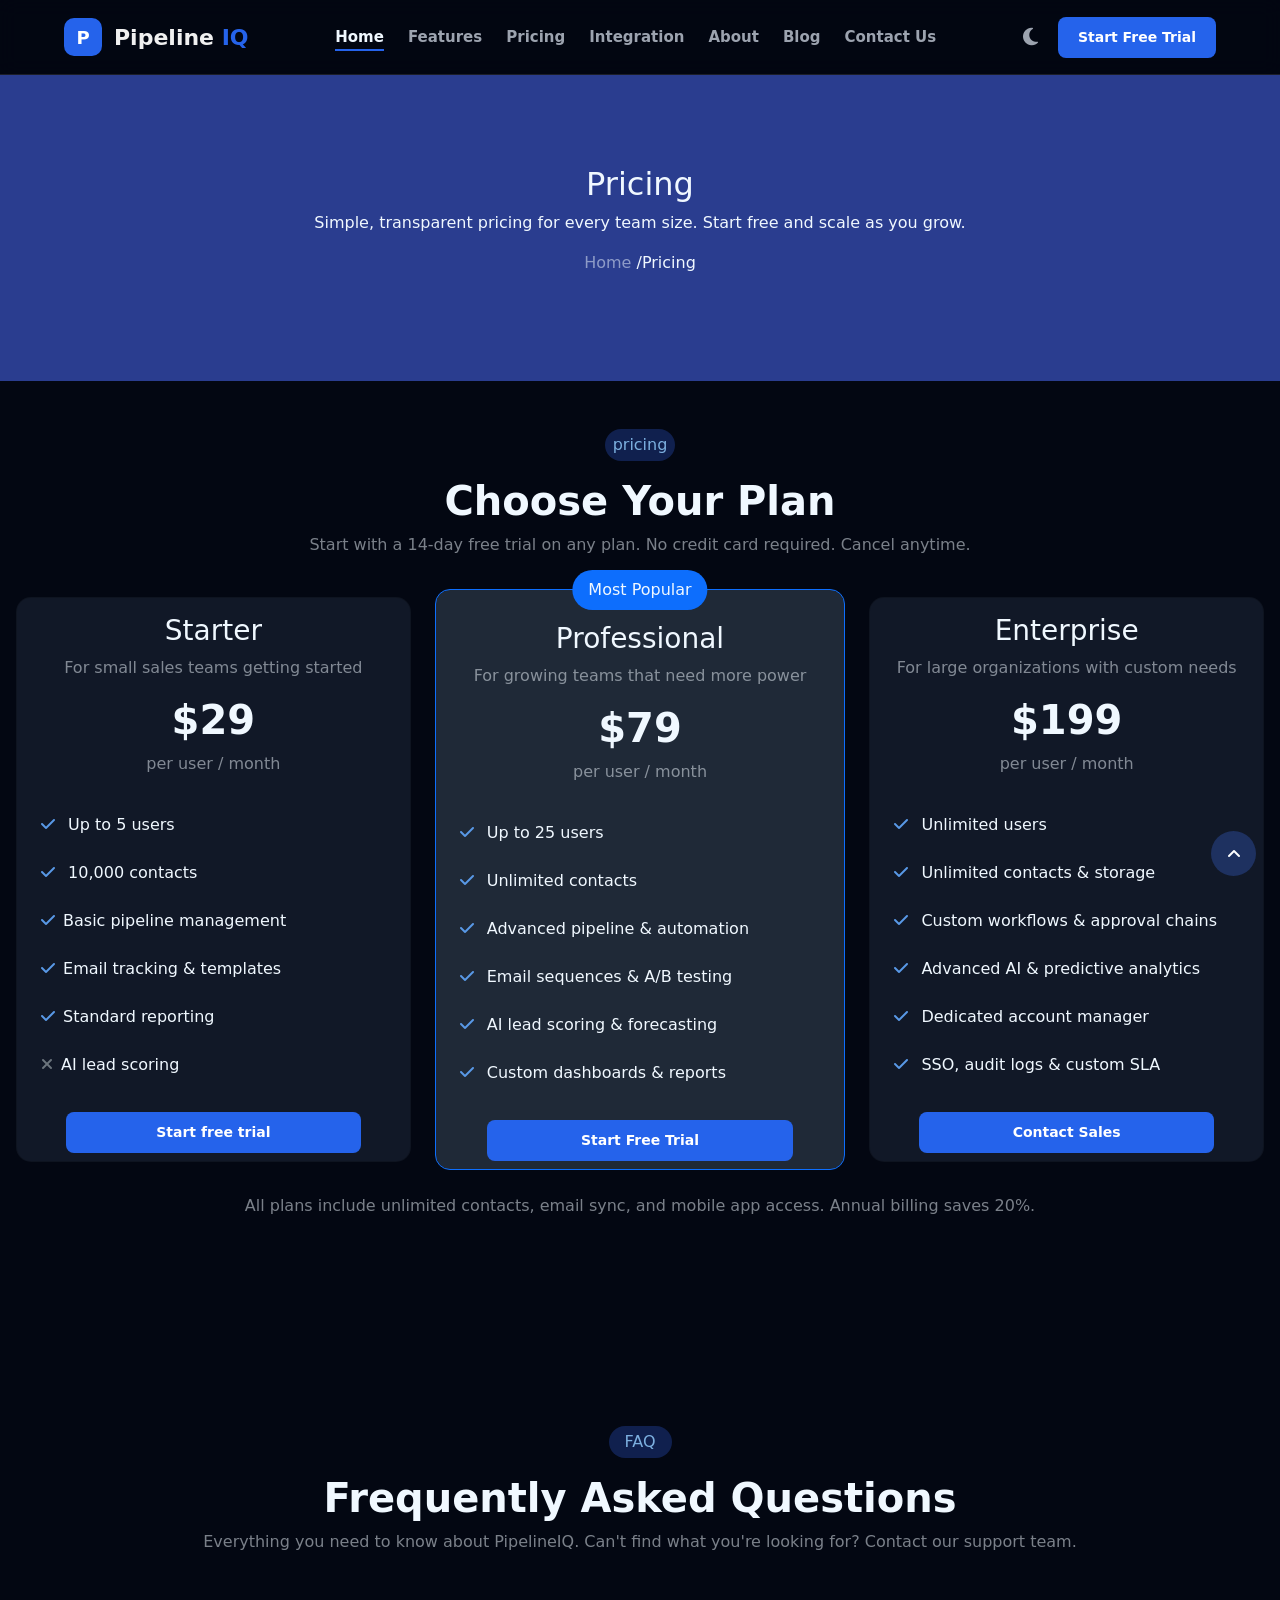
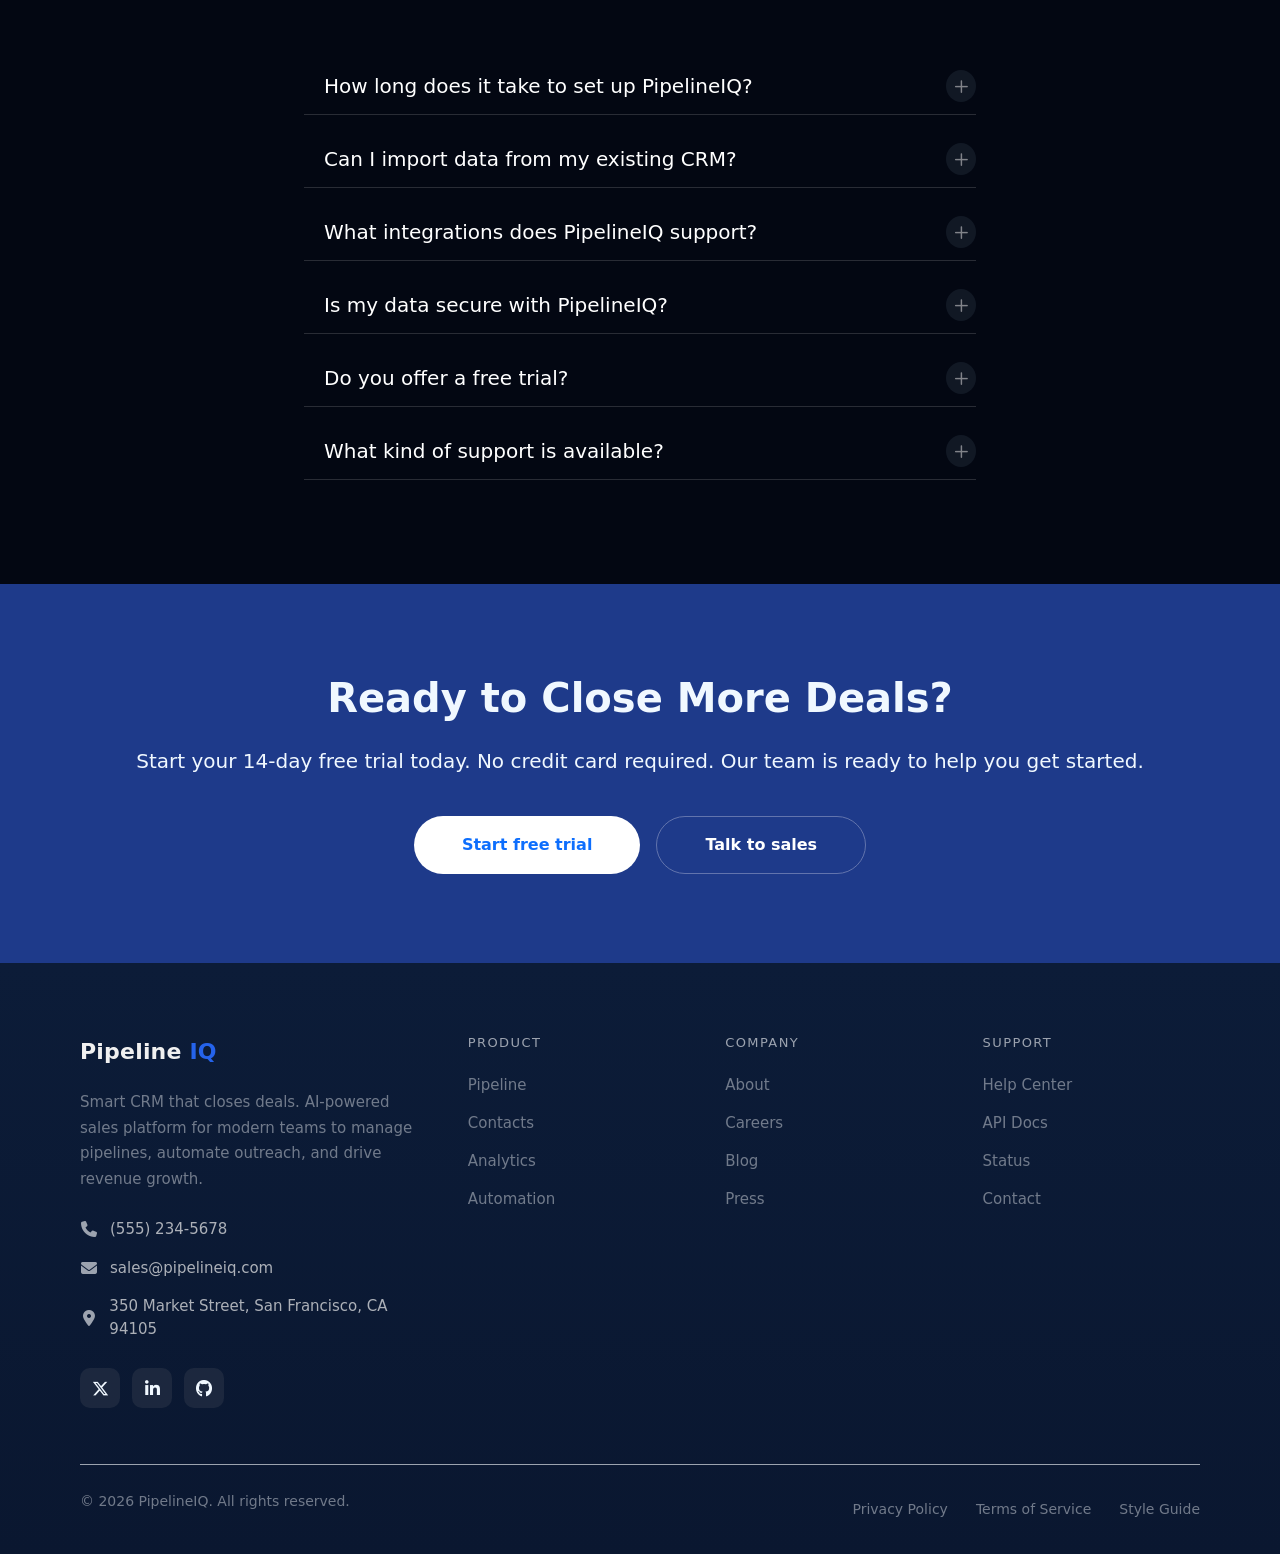
==== main project/assets/Pricing.html @ 889cc1f1 "ver1" ====
<!DOCTYPE html>
<html lang="en">

<head>
    <meta charset="UTF-8">
    <meta name="viewport" content="width=device-width, initial-scale=1.0">
    <link rel="stylesheet" href="css/bootstrap.min.css">
    <link rel="stylesheet" href="css/Pricing.css">
    <link rel="stylesheet" href="https://cdnjs.cloudflare.com/ajax/libs/font-awesome/6.5.1/css/all.min.css" />
    <title>pricing</title>
    <link rel="icon" type="image/x-icon" href="../images/pipeliniq-icon.png">
</head>

<body>
<nav class="navbar">
  <!-- Logo Section -->
  <div class="logo-container">
    <div class="logo-icon"><span>P</span></div>
    <div class="logo">Pipeline <span>IQ</span></div>
  </div>

  <input type="checkbox" id="menuToggle" hidden />

  <!-- Navigation Links -->
  <ul class="nav-links">
    <li><a href="#home" class="active">Home</a></li>
    <li><a href="#features">Features</a></li>
    <li><a href="#pricing">Pricing</a></li>
    <li><a href="#integration">Integration</a></li>
    <li><a href="#about">About</a></li>
    <li><a href="#blog">Blog</a></li>
    <li><a href="#contact">Contact Us</a></li>
  </ul>

 
  <div class="nav-actions">
    <input type="checkbox" id="darkToggle" hidden />
    <label for="darkToggle" class="dark-btn">
      <i class="fa-solid fa-moon"></i>
      <i class="fa-solid fa-sun"></i>
    </label>
    
    <button class="btn">Start Free Trial</button>

    <!--  Icon for Mobile -->
    <label for="menuToggle" class="menu-btn">
      <i class="fa-solid fa-bars"></i>
    </label>
  </div>
</nav>
    <div class="pricing-sec1 d-flex flex-column  align-items-center m-auto" id="up">
        <h2> Pricing</h2>
        <p>Simple, transparent pricing for every team size. Start free and scale as you grow.</p>
        <p><a href="#"> Home </a>/Pricing</p>
    </div>
    <div class="pricing-sec2">
        <div class="sec2p1 d-flex flex-column  align-items-center mt-5">
            <p class="par1 rounded-4 text-center  px-2 py-1">pricing</p>
            <h2 class="fw-bolder fs-1">Choose Your Plan</h2>
            <p class="opacity-50 text-center fs-6"> Start with a 14-day free trial on any plan. No credit card required.
                Cancel
                anytime.</p>
        </div>
    </div>
    <div class="pricing-sec2p2">
        <div class="sec2p2 row g-3 m-auto text-center justify-content-center">

            <div class="col-lg-4 col-md-6 col-sm-9">
                <div class="card m-2">
                    <div class="text-center cardp1">
                        <h3 class="pt-3">Starter</h3>
                        <p class="opacity-50">For small sales teams getting started</p>
                        <h3 class="fw-bolder fs-1">$29</h3>
                        <p class="opacity-50">per user / month</p>

                        <div class="cardp2 d-flex flex-column align-items-start p-3">
                            <p> <i class="fa-solid fa-check p-2 "></i> Up to 5 users</p>
                            <p> <i class="fa-solid fa-check p-2"></i> 10,000 contacts</p>
                            <p> <i class="fa-solid fa-check p-2"></i>Basic pipeline management</p>
                            <P> <i class="fa-solid fa-check p-2"></i>Email tracking & templates</P>
                            <p><i class="fa-solid fa-check p-2"></i>Standard reporting</p>
                            <p><i class="fa-solid fa-xmark p-2 text-secondary"></i>AI lead scoring</p>
                        </div>
                        <div class="text-center card-btn  mb-2 w-75 m-auto">
                            <button class="w-100 btn text-white ">Start free trial</button>
                        </div>
                    </div>

                </div>
            </div>

            <!-- Card 2: Professional -->
            <div class="col-lg-4 col-md-6 col-sm-9">
                <div class="card2 mb-2  position-relative border-1 border border-primary">
                    <!-- Most Popular Badge -->
                    <span class="position-absolute top-0 start-50 translate-middle  rounded-pill bg-primary px-3 py-2">
                        Most Popular
                    </span>

                    <div class="text-center cardp1 pt-3">
                        <h3 class="pt-3">Professional</h3>
                        <p class="opacity-50">For growing teams that need more power</p>
                        <h3 class="fw-bolder fs-1">$79</h3>
                        <p class="opacity-50">per user / month</p>

                        <div class="cardp2 d-flex flex-column align-items-start p-3">
                            <p><i class="fa-solid fa-check p-2"></i> Up to 25 users</p>
                            <p><i class="fa-solid fa-check p-2"></i> Unlimited contacts</p>
                            <p><i class="fa-solid fa-check p-2"></i> Advanced pipeline & automation</p>
                            <p><i class="fa-solid fa-check p-2"></i> Email sequences & A/B testing</p>
                            <p><i class="fa-solid fa-check p-2"></i> AI lead scoring & forecasting</p>
                            <p><i class="fa-solid fa-check p-2"></i> Custom dashboards & reports</p>
                        </div>

                        <div class="text-center card-btn mb-2 w-75 m-auto">
                            <button class="w-100 btn btn-primary text-white">Start Free Trial</button>
                        </div>
                    </div>
                </div>
            </div>
            <!-- Card 3: Enterprise -->
            <div class="col-lg-4 col-md-6 col-sm-9">
                <div class="card m-2">
                    <div class="text-center cardp1">
                        <h3 class="pt-3">Enterprise</h3>
                        <p class="opacity-50">For large organizations with custom needs</p>
                        <h3 class="fw-bolder fs-1">$199</h3>
                        <p class="opacity-50">per user / month</p>

                        <div class="cardp2 d-flex flex-column align-items-start p-3">
                            <p><i class="fa-solid fa-check p-2"></i> Unlimited users</p>
                            <p><i class="fa-solid fa-check p-2"></i> Unlimited contacts & storage</p>
                            <p><i class="fa-solid fa-check p-2"></i> Custom workflows & approval chains</p>
                            <p><i class="fa-solid fa-check p-2"></i> Advanced AI & predictive analytics</p>
                            <p><i class="fa-solid fa-check p-2"></i> Dedicated account manager</p>
                            <p><i class="fa-solid fa-check p-2"></i> SSO, audit logs & custom SLA</p>
                        </div>

                        <div class="text-center card-btn mb-2 w-75 m-auto">
                            <button class="w-100 btn text-white">Contact Sales</button>
                        </div>
                    </div>
                </div>
            </div>
            <p class="opacity-50">All plans include unlimited contacts, email sync, and mobile app access. Annual
                billing saves 20%.</p>

        </div>
    </div>
    <div class="pricing-sec3 mb-5">
        <div class="sec3-p1 d-flex flex-column align-items-center text-center">
            <p class="par1 rounded-4 px-3 py-1">FAQ</p>
            <h2 class="fw-bolder fs-1">Frequently Asked Questions</h2>
            <p class="opacity-50 fs-6">
                Everything you need to know about PipelineIQ. Can't find what you're looking for? Contact our support
                team.
            </p>
        </div>
    </div>
    <div class="sec3p2  px-3 px-sm-2 px-lg-5 py-4  m-auto ">
        <div class="accordion accordion-flush" id="accordionFlushExample">

            <!-- Question 1 -->
            <div class="accordion-item my-3 bg-transparent border-bottom border-white border-opacity-10">
                <h2 class="accordion-header">
                    <button
                        class="accordion-button collapsed fw-medium fs-5 position-relative bg-transparent text-white shadow-none"
                        type="button" data-bs-toggle="collapse" data-bs-target="#flush-collapseOne"
                        aria-expanded="false" aria-controls="flush-collapseOne">
                        How long does it take to set up PipelineIQ?
                        <i
                            class="plus-rotate fa-solid fa-plus position-absolute top-50 end-0 translate-middle-y rounded-2 bg-black p-2 fw-lighter fs-6"></i>
                    </button>
                </h2>
                <div id="flush-collapseOne" class="accordion-collapse collapse" data-bs-parent="#accordionFlushExample">
                    <div class="accordion-body text-white-50">
                        Most teams are up and running within a day. Our guided onboarding wizard walks you through
                        importing contacts, setting up your pipeline stages, and connecting integrations. Enterprise
                        customers get a dedicated onboarding specialist to ensure a smooth transition. </div>
                </div>
            </div>

            <!-- Question 2 -->
            <div class="accordion-item my-3 bg-transparent border-bottom border-white border-opacity-10">
                <h2 class="accordion-header">
                    <button
                        class=" accordion-button collapsed fw-medium fs-5 position-relative bg-transparent text-white shadow-none"
                        type="button" data-bs-toggle="collapse" data-bs-target="#flush-collapseTwo"
                        aria-expanded="false" aria-controls="flush-collapseTwo">
                        Can I import data from my existing CRM?
                        <i
                            class="plus-rotate fa-solid fa-plus position-absolute top-50 end-0 translate-middle-y rounded-2 bg-black p-2 fw-lighter fs-6"></i>
                    </button>
                </h2>
                <div id="flush-collapseTwo" class="accordion-collapse collapse" data-bs-parent="#accordionFlushExample">
                    <div class="accordion-body text-white-50">
                        Yes, PipelineIQ supports one-click imports from Salesforce, HubSpot, Pipedrive, and most other
                        CRM platforms. You can also import data via CSV files or our REST API. All your contacts, deals,
                        and history transfer seamlessly.
                    </div>
                </div>
            </div>

            <!-- Question 3 -->
            <div class="accordion-item my-3 bg-transparent border-bottom border-white border-opacity-10">
                <h2 class="accordion-header">
                    <button
                        class=" accordion-button collapsed fw-medium fs-5 position-relative bg-transparent text-white shadow-none"
                        type="button" data-bs-toggle="collapse" data-bs-target="#flush-collapseThree"
                        aria-expanded="false" aria-controls="flush-collapseThree">
                        What integrations does PipelineIQ support?
                        <i
                            class="plus-rotate fa-solid fa-plus position-absolute top-50 end-0 translate-middle-y rounded-2 bg-black p-2 fw-lighter fs-6"></i>
                    </button>
                </h2>
                <div id="flush-collapseThree" class="accordion-collapse collapse"
                    data-bs-parent="#accordionFlushExample">
                    <div class="accordion-body text-white-50">
                        We integrate with 200+ tools including Gmail, Outlook, Slack, Zoom, Zapier, Salesforce,
                        QuickBooks, and more. Our open API also allows you to build custom integrations for your
                        specific tech stack.
                    </div>
                </div>
            </div>

            <!-- Question 4 -->
            <div class="accordion-item my-3 bg-transparent border-bottom border-white border-opacity-10">
                <h2 class="accordion-header">
                    <button
                        class=" accordion-button collapsed fw-medium fs-5 position-relative bg-transparent text-white shadow-none"
                        type="button" data-bs-toggle="collapse" data-bs-target="#flush-collapseFour"
                        aria-expanded="false" aria-controls="flush-collapseFour">
                        Is my data secure with PipelineIQ?
                        <i
                            class="plus-rotate fa-solid fa-plus position-absolute top-50 end-0 translate-middle-y rounded-2 bg-black p-2 fw-lighter fs-6"></i>
                    </button>
                </h2>
                <div id="flush-collapseFour" class="accordion-collapse collapse"
                    data-bs-parent="#accordionFlushExample">
                    <div class="accordion-body text-white-50">
                        Absolutely. We use bank-level AES-256 encryption, SOC 2 Type II compliance, and GDPR-compliant
                        data handling. Your data is backed up in real-time across multiple geographic regions with 99.9%
                        uptime guaranteed.
                    </div>
                </div>
            </div>

            <!-- Question 5 -->
            <div class="accordion-item my-3 bg-transparent border-bottom border-white border-opacity-10">
                <h2 class="accordion-header">
                    <button
                        class=" accordion-button collapsed fw-medium fs-5 position-relative bg-transparent text-white shadow-none"
                        type="button" data-bs-toggle="collapse" data-bs-target="#flush-collapseFive"
                        aria-expanded="false" aria-controls="flush-collapseFive">
                        Do you offer a free trial?
                        <i
                            class="plus-rotate fa-solid fa-plus position-absolute top-50 end-0 translate-middle-y rounded-2 bg-black p-2 fw-lighter fs-6"></i>
                    </button>
                </h2>
                <div id="flush-collapseFive" class="accordion-collapse collapse"
                    data-bs-parent="#accordionFlushExample">
                    <div class="accordion-body text-white-50">
                        Yes, we offer a 14-day free trial on all plans with no credit card required. You get full access
                        to all features so you can evaluate PipelineIQ with your real data and workflows before
                        committing.
                    </div>
                </div>
            </div>

            <!-- Question 6 -->
            <div class="accordion-item my-3 bg-transparent border-bottom border-white border-opacity-10">
                <h2 class="accordion-header">
                    <button
                        class=" accordion-button collapsed fw-medium fs-5 position-relative bg-transparent text-white shadow-none"
                        type="button" data-bs-toggle="collapse" data-bs-target="#flush-collapseSix"
                        aria-expanded="false" aria-controls="flush-collapseSix">
                        What kind of support is available?
                        <i
                            class="plus-rotate fa-solid fa-plus position-absolute top-50 end-0 translate-middle-y rounded-2 bg-black p-2 fw-lighter fs-6"></i>
                    </button>
                </h2>
                <div id="flush-collapseSix" class="accordion-collapse collapse" data-bs-parent="#accordionFlushExample">
                    <div class="accordion-body text-white-50">
                        All plans include email support with 24-hour response times. Professional plans get priority
                        chat support, and Enterprise customers receive a dedicated account manager, phone support, and
                        custom training sessions for their team.


                    </div>
                </div>
            </div>

        </div>
    </div>
    <div class="sec4 d-flex flex-column align-items-center ">
        <h2 class="fs-1 fw-bolder mb-4">Ready to Close More Deals?</h2>
        <p class="fs-5 text-center">Start your 14-day free trial today. No credit card required. Our team is ready to
            help you get started.</p>
        <div class="sec4-btn mt-4 d-flex">
            <button
                class=" start-button border-0 me-3 pt-2 pb-2 ps-5 pe-5 bg-white rounded-5 fw-bold text-primary">Start
                free trial</button>
            
                <button class="talk-button pt-3 pb-3 ps-5 pe-5 bg-white rounded-5 bg-transparent fw-bold text-white">Talk to
                sales</button>    
        </div>
    </div>
    <a href="#up"
        class="button-up position-fixed bottom-0 end-0 m-4 d-flex align-items-center justify-content-center text-decoration-none">
        <i class="fa-solid fa-angle-up"></i>
    </a>
    <footer class="footer">
        <div class="footer__inner">
            <div class="footer__grid">

                <div class="brand">
                    <div class="brand__logo">
                        <div class="brand__name">Pipeline <span class="iq">IQ</span></div>
                    </div>
                    <p class="brand__desc">
                        Smart CRM that closes deals. AI-powered sales platform for modern teams to
                        manage pipelines, automate outreach, and drive revenue growth.
                    </p>

                    <ul class="contact">
                        <li><i class="fa-solid fa-phone"></i><a href="tel:+15552345678">(555) 234-5678</a></li>
                        <li><i class="fa-solid fa-envelope"></i><a
                                href="mailto:sales@pipelineiq.com">sales@pipelineiq.com</a></li>
                        <li><i class="fa-solid fa-location-dot"></i><span>350 Market Street, San Francisco, CA
                                94105</span></li>
                    </ul>

                    <div class="socials">
                        <a href="#" aria-label="X"><i class="fa-brands fa-x-twitter"></i></a>
                        <a href="#" aria-label="LinkedIn"><i class="fa-brands fa-linkedin-in"></i></a>
                        <a href="#" aria-label="GitHub"><i class="fa-brands fa-github"></i></a>
                    </div>
                </div>

                <div class="col">
                    <h4 class="col__title">Product</h4>
                    <ul class="col__links">
                        <li><a href="#">Pipeline</a></li>
                        <li><a href="#">Contacts</a></li>
                        <li><a href="#">Analytics</a></li>
                        <li><a href="#">Automation</a></li>
                    </ul>
                </div>

                <div class="col">
                    <h4 class="col__title">Company</h4>
                    <ul class="col__links">
                        <li><a href="#">About</a></li>
                        <li><a href="#">Careers</a></li>
                        <li><a href="#">Blog</a></li>
                        <li><a href="#">Press</a></li>
                    </ul>
                </div>

                <div class="col">
                    <h4 class="col__title">Support</h4>
                    <ul class="col__links">
                        <li><a href="#">Help Center</a></li>
                        <li><a href="#">API Docs</a></li>
                        <li><a href="#">Status</a></li>
                        <li><a href="#">Contact</a></li>
                    </ul>
                </div>

            </div>

            <div class="footer__bottom">
                <p class="copyright">©️ 2026 PipelineIQ. All rights reserved.</p>
                <nav class="legal">
                    <a href="#">Privacy Policy</a>
                    <a href="#">Terms of Service</a>
                    <a href="#">Style Guide</a>
                </nav>
            </div>
        </div>
    </footer>
    <script src="js/bootstrap.min.js"></script>
</body>

</html>
---- main project/assets/css/Pricing.css ----
body {
    background-color: #030712;
    color: aliceblue;
}


/* Navbar Container */
.navbar {
  width: 100%;
  height: 75px;
  display: flex;
  justify-content: space-between;
  align-items: center;
  padding: 0 5%;
  background: rgba(3, 7, 18, 0.85); 
  position: sticky;
  top: 0;
  z-index: 1000;
  box-sizing: border-box;
  backdrop-filter: blur(10px);
  border-bottom: 1px solid rgba(255, 255, 255, 0.1);
}

/* Logo Styling */
.logo-container {
  display: flex;
  align-items: center;
  gap: 12px;
}

.logo-icon {
  width: 38px;
  height: 38px;
  background-color: rgb(37, 99, 235); 
  color: #ffffff;
  font-weight: 700;
  font-size: 18px;
  border-radius: 10px;
  display: flex;
  align-items: center;
  justify-content: center;
}

.logo {
  font-size: 22px;
  font-weight: 700;
  color: #f0f0f0;
}

.logo span {
  color: rgb(37, 99, 235);
}

/* Links Styling */
.nav-links {
  list-style: none;
  display: flex;
  gap: 24px;
  margin: 0;
  padding: 0;
}

.nav-links a {
  text-decoration: none;
  color: rgb(156, 163, 175);
  font-weight: 600;
  font-size: 15px;
  position: relative;
  padding: 5px 0;
  transition: color 0.3s ease;
}

.nav-links a::after {
  content: "";
  position: absolute;
  left: 0;
  bottom: 0;
  height: 2px;
  width: 100%;
  background: rgb(37, 99, 235);
  transform: scaleX(0);
  transform-origin: left;
  transition: transform 0.3s ease;
}

.nav-links a:hover,
.nav-links a.active {
  color: aliceblue;
}

.nav-links a:hover::after,
.nav-links a.active::after {
  transform: scaleX(1);
}

/* Actions (Dark Mode Icon & Button) */
.nav-actions {
  display: flex;
  align-items: center;
  gap: 20px;
}

.dark-btn {
  cursor: pointer;
  font-size: 20px;
  color: rgb(156, 163, 175);
  display: flex;
  align-items: center;
  transition: color 0.3s ease;
}

.dark-btn:hover {
  color: aliceblue;
}

.dark-btn i.fa-sun {
  display: none;
}

#darkToggle:checked + .dark-btn i.fa-moon {
  display: none;
}

#darkToggle:checked + .dark-btn i.fa-sun {
  display: inline-block;
}

.btn {
  padding: 10px 20px;
  background-color: rgb(37, 99, 235);
  color: white;
  border: none;
  border-radius: 8px;
  font-weight: 700;
  font-size: 14px;
  cursor: pointer;
  transition: background-color 0.3s ease, transform 0.2s ease;
}

.btn:hover {
  background-color: #1e3a8a;
  transform: translateY(-2px);
}
/*  RESPONSIVE NAVBAR */

.menu-btn {
  display: none;
  cursor: pointer;
  font-size: 22px;
  color: #f0f0f0;
  transition: color 0.3s ease;
}

@media (max-width: 992px) {
  .nav-links {
    gap: 14px;
  }
  
  .nav-links a {
    font-size: 14px;
  }
}

@media (max-width: 768px) {
  .navbar {
    padding: 0 16px;
    height: 65px;
  }

  .menu-btn {
    display: flex;
    align-items:center;
  }

  .nav-links {
    position: absolute;
    top: 65px;
    left: 0;
    width: 100%;
    background-color: #0a1730; 
    flex-direction: column;
    align-items: center;
    gap: 18px;
    padding: 0;
    max-height: 0; 
    overflow: hidden;
    transition: max-height 0.4s ease-in-out, padding 0.3s ease;
    border-bottom: 1px solid rgba(255, 255, 255, 0.1);
  }

  #menuToggle:checked ~ .nav-links {
    max-height: 380px; 
    padding: 20px 0;
  }

  .btn {
    display: none;
  }
}
.pricing-sec1 {
    padding: 90px 20px;
    background-color: #2a3d8f;
    width: 100%;
}

.pricing-sec1 p a {
    text-decoration: none;
    color: aliceblue;
    opacity: 0.5;
    transition: 0.3s ease-in;
}

.pricing-sec1 p a:hover {
    opacity: 1;

}

.par1 {
    background-color: #10204E;
    color: #7cafdf;
}



.card {
    background-color: #111827;
    color: aliceblue;

}

.cardp2 i {
    color: #5999E7;
}

.card-btn {
    background-color: #374151;
    border-radius: 10px;
    transition: 0.3s ease-in;

}

.card-btn:hover {
    background-color: #5c6778;
}

.card2 {
    background-color: #1F2937;
}

.card,
.card2 {
    border-radius: 15px;
}

.sec2p2 {
    margin-bottom: 12em !important;
}

.sec3p2 {
    width: 60%;
    margin-bottom: 5% !important;
}

.accordion-item,
.accordion-button {
    background-color: #030712;
    color: aliceblue;
}

.accordion-item {
    border: none !important;
    border-bottom: 1px solid rgba(255, 255, 255, 0.15) !important;
}

@media (max-width: 590px) {
    .sec2p2 ,.sec3p2 {
        width: 80% !important;
        padding-left: 5px !important;
        padding-right: 5px !important;
    }
    
}

/* to remove the arrow btn */
.accordion-button::after {
    display: none;
}

.plus-rotate {
    background-color: #1F2937 !important;
    border-radius: 50% !important;
    opacity: 50%;
    transition: transform 0.3s ease-in;

}

.accordion-button:not(.collapsed) .plus-rotate {

    transform: rotate(45deg) !important;
}
.sec4{
    background-color: #1E3A8A;
    padding: 7% 0;
}
.talk-button{
border: #6274AD solid 1px;   
transition: 0.3s ease-in ;
}

.talk-button:hover{
background-color: #5f7ac5 !important;
}

.button-up {
    width: 45px;
    height: 45px;
    background-color: #1E3160;
    color: #ffffff;
    border-radius: 50%; 
    cursor: pointer;
    z-index: 1000;
    transition: 0.3s ease-in-out;
}

.button-up:hover {
    background-color: #60A5FA;
    color: #030712;
    transform: translateY(-3px); 
}

.footer {
  background: linear-gradient(180deg, #0c1c38 0%, #0a1730 100%);
  padding: 72px 0 0;
}

.footer * {
  box-sizing: border-box;
}

.footer__inner {
  max-width: 1200px;
  margin: 0 auto;
  padding: 0 40px;
}

.footer__grid {
  display: grid;
  grid-template-columns: 1.6fr 1fr 1fr 1fr;
  gap: 40px;
  padding-bottom: 56px;
}

.brand__logo {
  display: flex;
  align-items: center;
  gap: 12px;
  margin-bottom: 22px;
}

.brand__mark {
  width: 38px;
  height: 38px;
  border-radius: 10px;
  background: var(--btn-transform);
  display: flex;
  align-items: center;
  justify-content: center;
  font-weight: 700;
  color: #fff;
  font-size: 18px;
}

.brand__name {
  font-size: 22px;
  font-weight: 700;
  letter-spacing: .2px;
  color: #f0f0f0;
}

.brand__name .iq {
  color: rgb(37, 99, 235);
}

.brand__desc {
  opacity: .7;
  line-height: 1.7;
  font-size: 15px;
  max-width: 360px;
  margin-bottom: 26px;
  color: rgb(156, 163, 175);
}

.contact {
  list-style: none;
  display: flex;
  flex-direction: column;
  gap: 16px;
  margin-bottom: 28px;
  padding: 0;
}

.contact li {
  display: flex;
  align-items: center;
  gap: 12px;
}

.contact a,
.contact span {
  color: #f0f0f0;
  opacity: .7;
  text-decoration: none;
  font-size: 15px;
  transition: opacity .2s ease;
}

.contact i {
  color: rgb(156, 163, 175);
  width: 18px;
  text-align: center;
  transition: .2s ease;
}

.contact a:hover {
  opacity: 1;
}

.socials {
  display: flex;
  gap: 12px;
}

.socials a {
  width: 40px;
  height: 40px;
  border-radius: 10px;
  background: rgba(128, 128, 128, .15);
  display: flex;
  align-items: center;
  justify-content: center;
  color: var(--contact-transform);
  font-size: 17px;
  transition: transform .2s ease, background .2s ease, color .2s ease;
  text-decoration: none;
}

.socials a:hover {
  color: #fff;
  transform: scale(1.1);
}

.col__title {
  font-size: 13px;
  letter-spacing: 1.4px;
  text-transform: uppercase;
  margin-bottom: 22px;
  color: rgb(156, 163, 175);
}

.col__links {
  list-style: none;
  display: flex;
  flex-direction: column;
  gap: 14px;
  padding: 0;
}

.col__links a {
  opacity: .7;
  text-decoration: none;
  font-size: 15px;
  position: relative;
  width: fit-content;
  transition: opacity .2s ease;
  color: rgb(156, 163, 175);
}

.col__links a::after {
  content: "";
  position: absolute;
  left: 0;
  bottom: -3px;
  height: 2px;
  width: 0;
  background: var(--contact-transform);
  transition: width .25s ease;
}

.col__links a:hover {
  opacity: 1;
}

.col__links a:hover::after {
  width: 100%;
}

.footer__bottom {
  border-top: 1px solid rgb(156, 163, 175);
  padding: 26px 0;
  display: flex;
  align-items: center;
  justify-content: space-between;
  flex-wrap: wrap;
  gap: 16px;
}

.footer__bottom p {
  color: rgb(156, 163, 175);
}

.copyright {
  opacity: .7;
  font-size: 14px;
}

.legal {
  display: flex;
  gap: 28px;
  flex-wrap: wrap;
}

.legal a {
  color: rgb(156, 163, 175);
  opacity: .7;
  text-decoration: none;
  font-size: 14px;
  transition: opacity .2s ease;
}

.legal a:hover {
  opacity: 1;
}

@media (max-width:900px) {
  .footer__grid {
    grid-template-columns: 1fr 1fr;
    gap: 36px;
  }

  .brand {
    grid-column: 1 / -1;
  }
}

@media (max-width:560px) {
  .footer__inner {
    padding: 0 24px;
  }

  .footer__grid {
    grid-template-columns: 1fr;
  }

  .footer__bottom {
    justify-content: center;
    text-align: center;
  }

  .legal {
    justify-content: center;
  }
}
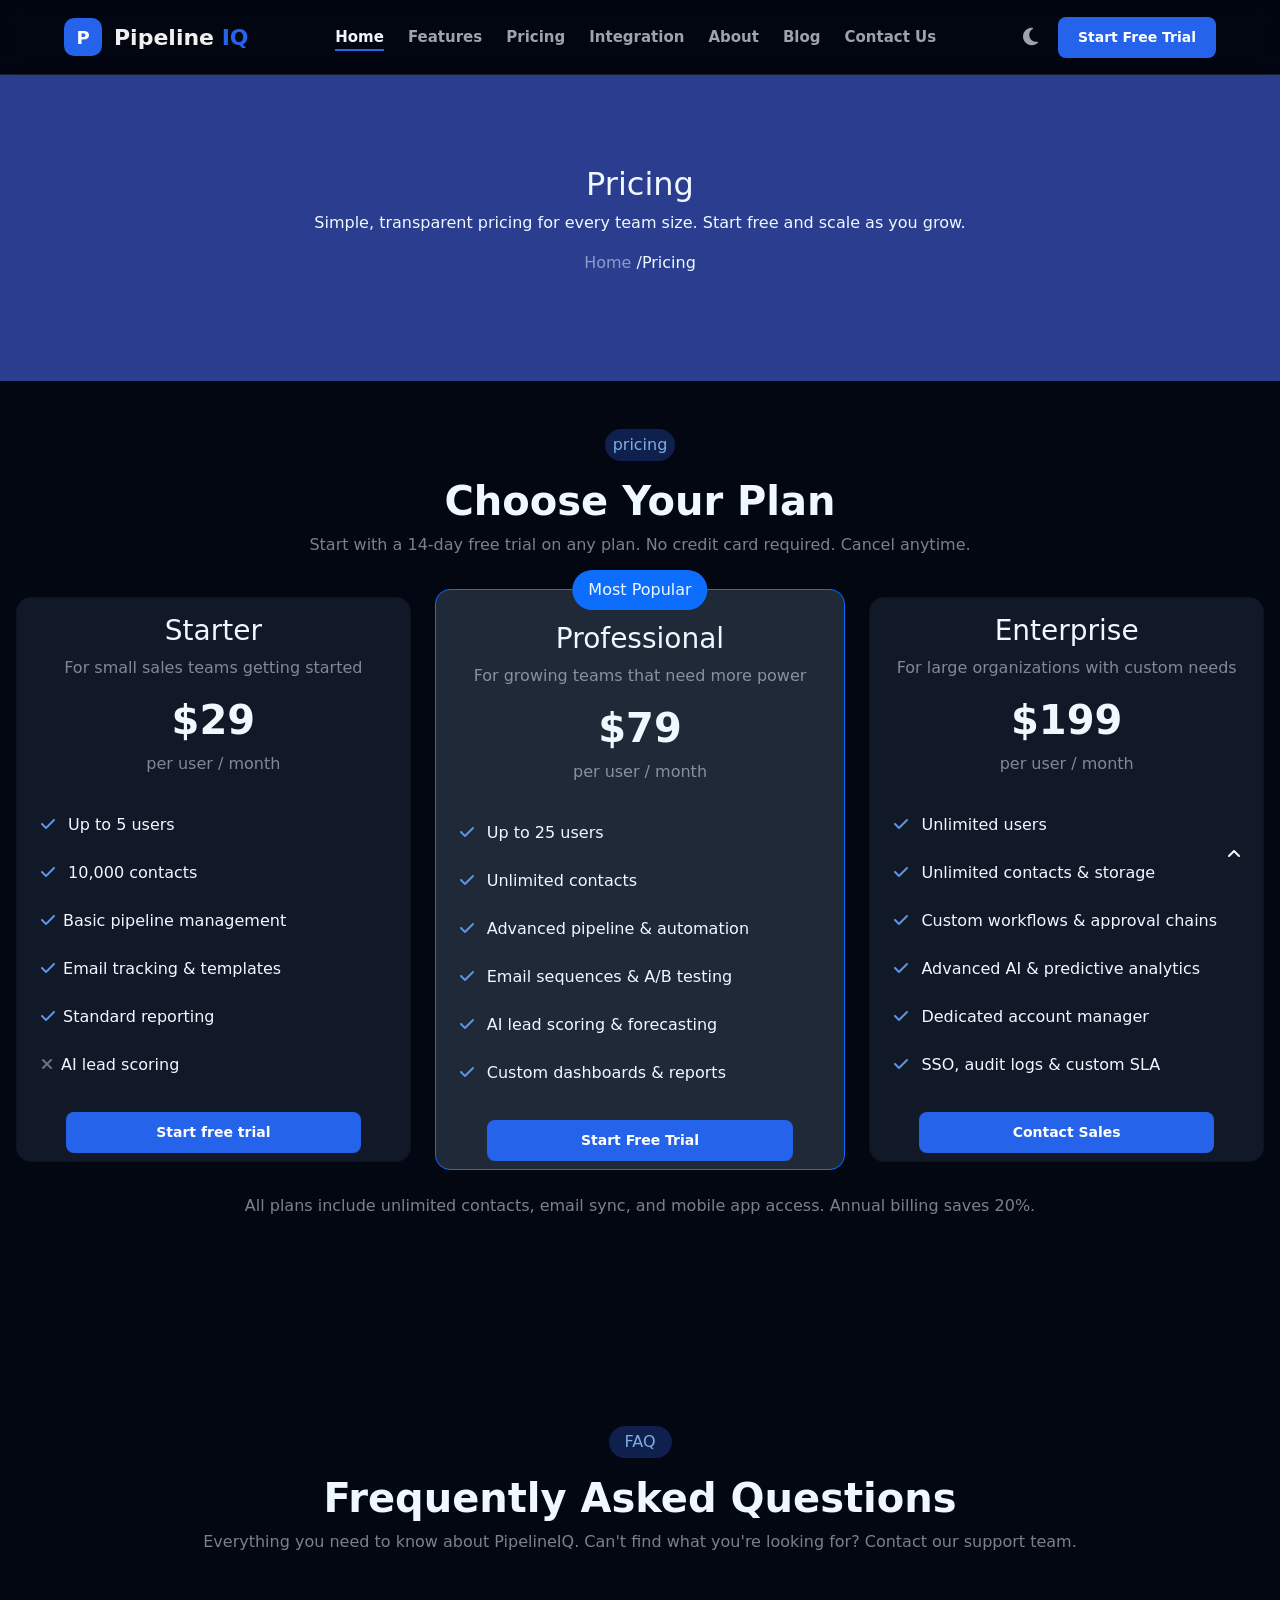
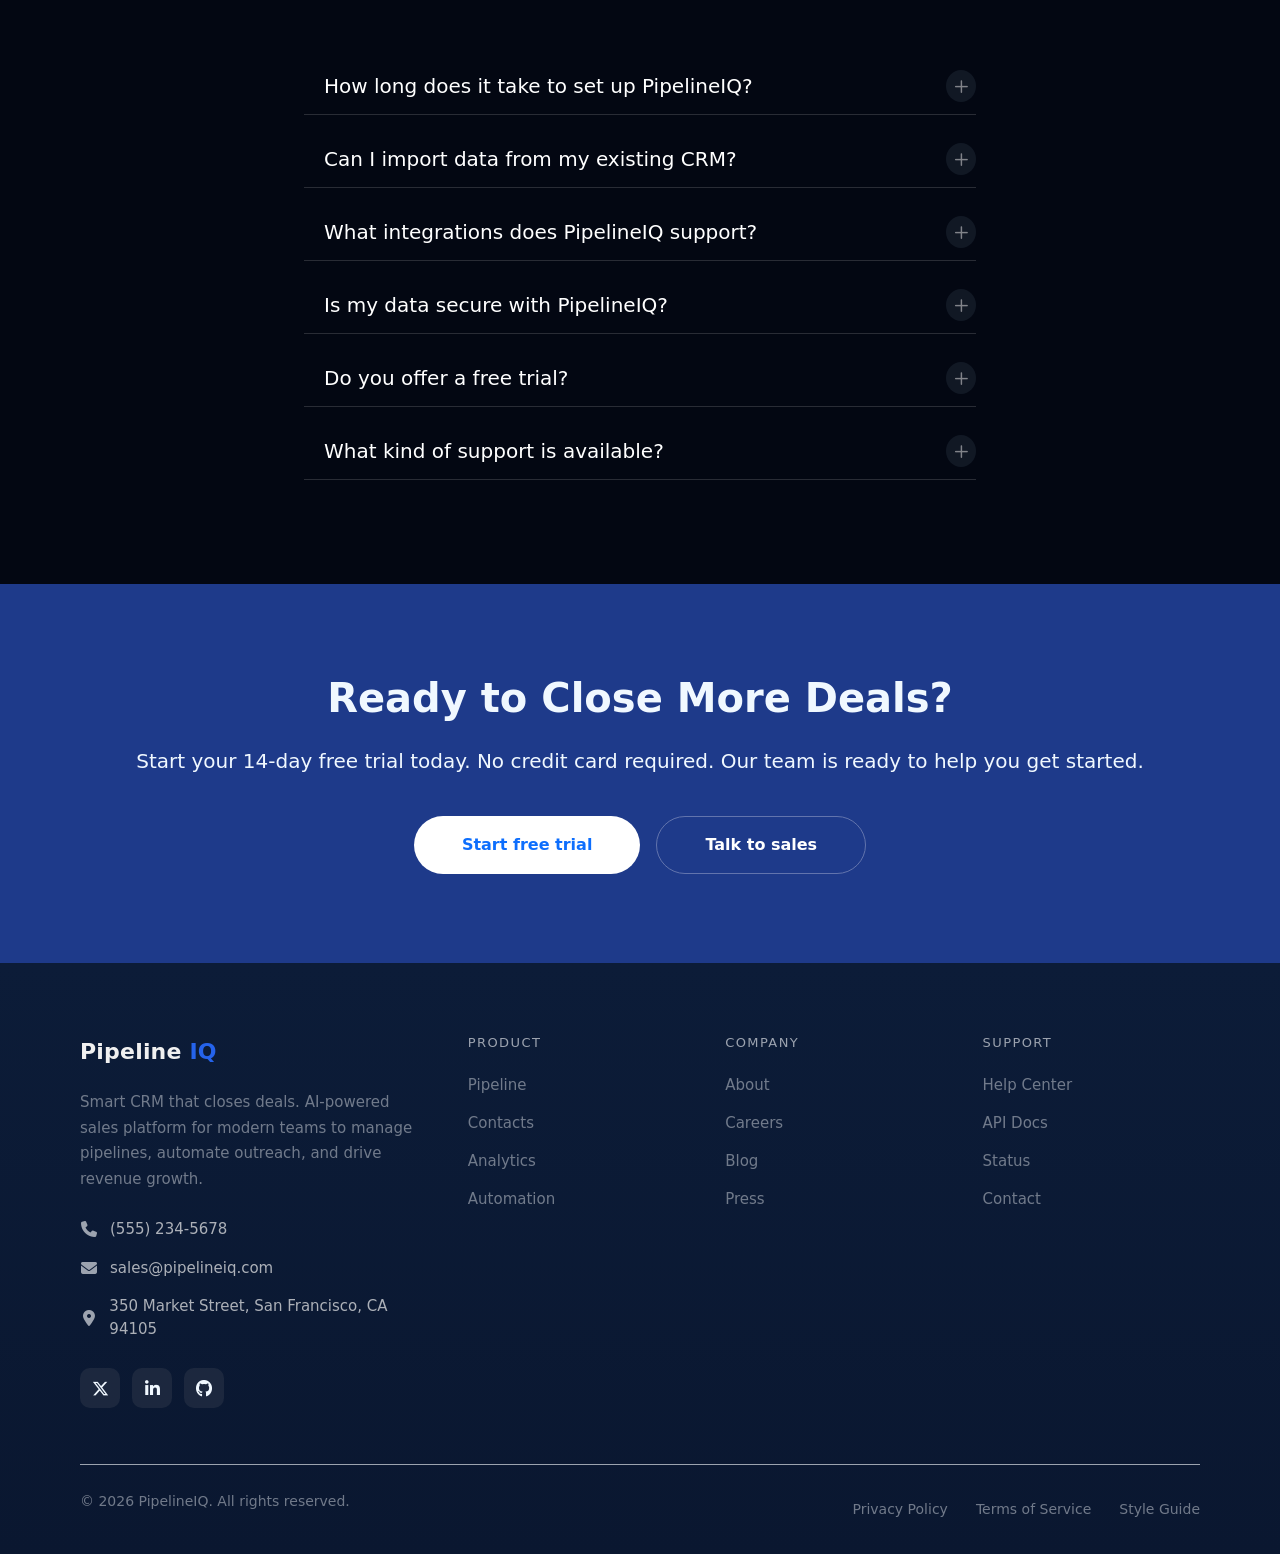
==== commit b2ee4d25: "tt" ====
--- a/main project/assets/Pricing.html
+++ b/main project/assets/Pricing.html
@@ -67,6 +67,7 @@
 
             <div class="col-lg-4 col-md-6 col-sm-9">
                 <div class="card m-2">
+                    
                     <div class="text-center cardp1">
                         <h3 class="pt-3">Starter</h3>
                         <p class="opacity-50">For small sales teams getting started</p>
@@ -305,7 +306,7 @@
                 sales</button>    
         </div>
     </div>
-    <a href="#up"
+    <a href="#up" id="topbtn"
         class="button-up position-fixed bottom-0 end-0 m-4 d-flex align-items-center justify-content-center text-decoration-none">
         <i class="fa-solid fa-angle-up"></i>
     </a>
@@ -380,6 +381,19 @@
         </div>
     </footer>
     <script src="js/bootstrap.min.js"></script>
+    <script>
+  const btn = document.getElementById("topbtn");
+
+btn.style.visibility = "hidden";
+
+window.onscroll = function () {
+    if (window.scrollY > 400) {
+        btn.style.visibility = "visible";
+    } else {
+        btn.style.visibility = "hidden";
+    }
+};
+    </script>
 </body>
 
 </html>
--- a/main project/assets/css/Pricing.css
+++ b/main project/assets/css/Pricing.css
@@ -318,7 +318,7 @@
     color: #ffffff;
     border-radius: 50%; 
     cursor: pointer;
-    z-index: 1000;
+    z-index: 2;
     transition: 0.3s ease-in-out;
 }
 
